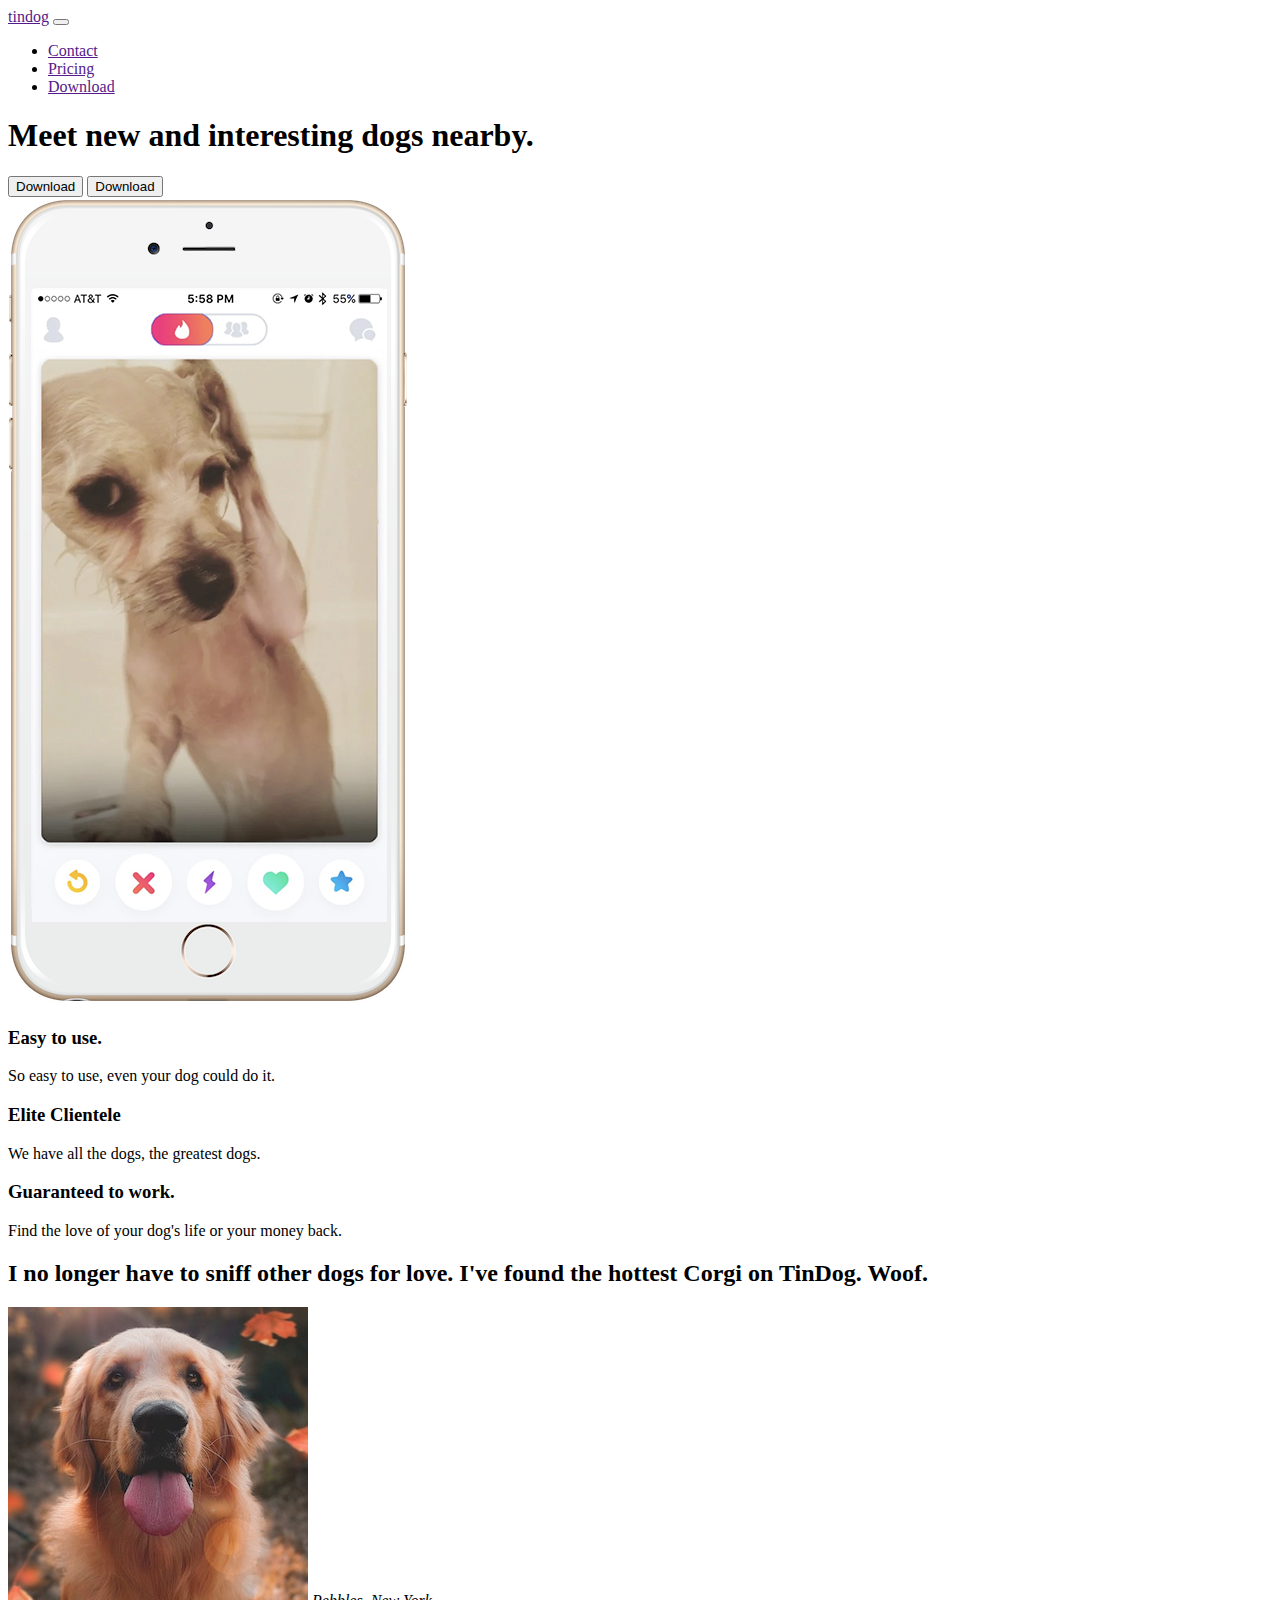
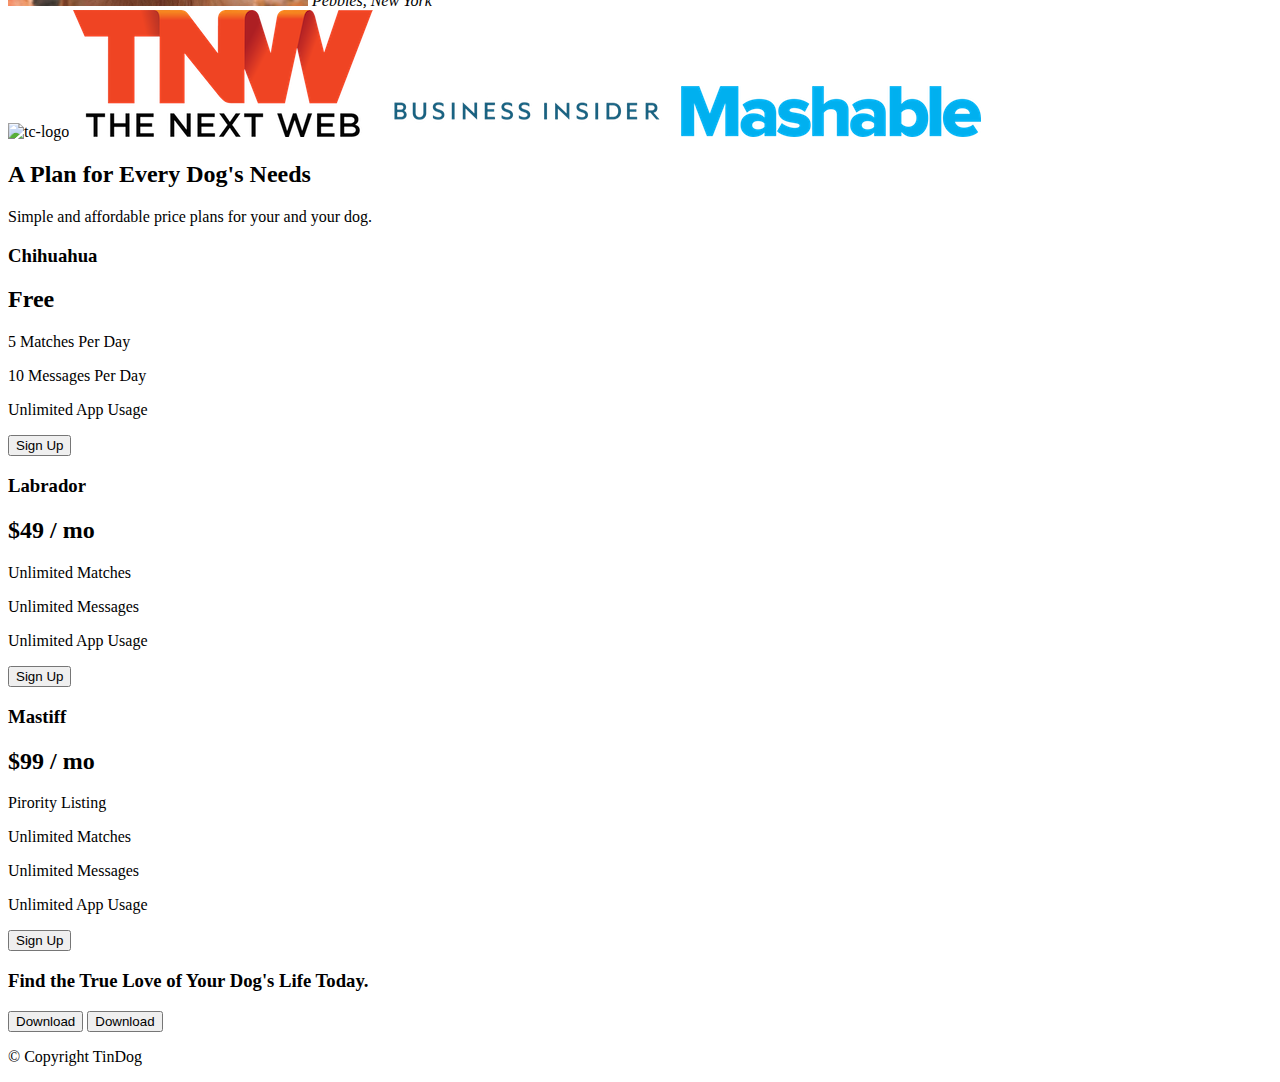
==== bootstrap/TinDog-Start-master/index.html @ 46e0fcc8 "bootstrap introduction" ====
<!DOCTYPE html>
<html>

<head>
  <meta charset="utf-8">
  <title>TinDog</title>
  <link rel="stylesheet" href="https://cdn.jsdelivr.net/npm/bootstrap@4.6.1/dist/css/bootstrap.min.css" integrity="sha384-zCbKRCUGaJDkqS1kPbPd7TveP5iyJE0EjAuZQTgFLD2ylzuqKfdKlfG/eSrtxUkn" crossorigin="anonymous">
  <link rel="stylesheet" href="css/styles.css">
  <script src="https://cdn.jsdelivr.net/npm/jquery@3.5.1/dist/jquery.slim.min.js" integrity="sha384-DfXdz2htPH0lsSSs5nCTpuj/zy4C+OGpamoFVy38MVBnE+IbbVYUew+OrCXaRkfj" crossorigin="anonymous"></script>
  <script src="https://cdn.jsdelivr.net/npm/bootstrap@4.6.1/dist/js/bootstrap.bundle.min.js" integrity="sha384-fQybjgWLrvvRgtW6bFlB7jaZrFsaBXjsOMm/tB9LTS58ONXgqbR9W8oWht/amnpF" crossorigin="anonymous"></script>
</head>

<body>

  <section id="title">

    <!-- Nav Bar -->

    <nav class="navbar navbar-expand-md navbar-dark bg-dark">
      <a class="navbar-brand" href="">tindog</a>
      <button class="navbar-toggler" type="button" data-toggle="collapse" data-target="#navbarSupportedContent" aria-controls="navbarSupportedContent" aria-expanded="false" aria-label="Toggle navigation">
          <span class="navbar-toggler-icon"></span>
        </button>



      <div class="collapse navbar-collapse" id="navbarSupportedContent">
          <ul class="navbar-nav ml-auto">
              <li class="nav-item">
                  <a class="nav-link" href="">Contact</a>
              </li>
              <li class="nav-item">
                  <a class="nav-link" href="">Pricing</a>
              </li>
              <li class="nav-item">
                  <a class="nav-link" href="">Download</a>
              </li>                        
          </ul>
      </div>
  </nav>

    <!-- Title -->

    <div>
      <h1>Meet new and interesting dogs nearby.</h1>
      <button type="button">Download</button>
      <button type="button">Download</button>
    </div>
    <div>
      <img src="images/iphone6.png" alt="iphone-mockup">
    </div>

  </section>


  <!-- Features -->

  <section id="features">

    <h3>Easy to use.</h3>
    <p>So easy to use, even your dog could do it.</p>

    <h3>Elite Clientele</h3>
    <p>We have all the dogs, the greatest dogs.</p>

    <h3>Guaranteed to work.</h3>
    <p>Find the love of your dog's life or your money back.</p>

  </section>


  <!-- Testimonials -->

  <section id="testimonials">

    <h2>I no longer have to sniff other dogs for love. I've found the hottest Corgi on TinDog. Woof.</h2>
    <img src="images/dog-img.jpg" alt="dog-profile">
    <em>Pebbles, New York</em>

    <!-- <h2 class="testimonial-text">My dog used to be so lonely, but with TinDog's help, they've found the love of their life. I think.</h2>
    <img class="testimonial-image" src="images/lady-img.jpg" alt="lady-profile">
    <em>Beverly, Illinois</em> -->

  </section>


  <!-- Press -->

  <section id="press">
    <img src="images/techcrunch.png" alt="tc-logo">
    <img src="images/tnw.png" alt="tnw-logo">
    <img src="images/bizinsider.png" alt="biz-insider-logo">
    <img src="images/mashable.png" alt="mashable-logo">

  </section>


  <!-- Pricing -->

  <section id="pricing">

    <h2>A Plan for Every Dog's Needs</h2>
    <p>Simple and affordable price plans for your and your dog.</p>


    <h3>Chihuahua</h3>
    <h2>Free</h2>
    <p>5 Matches Per Day</p>
    <p>10 Messages Per Day</p>
    <p>Unlimited App Usage</p>
    <button type="button">Sign Up</button>


    <h3>Labrador</h3>
    <h2>$49 / mo</h2>
    <p>Unlimited Matches</p>
    <p>Unlimited Messages</p>
    <p>Unlimited App Usage</p>
    <button type="button">Sign Up</button>


    <h3>Mastiff</h3>
    <h2>$99 / mo</h2>
    <p>Pirority Listing</p>
    <p>Unlimited Matches</p>
    <p>Unlimited Messages</p>
    <p>Unlimited App Usage</p>
    <button type="button">Sign Up</button>

  </section>


  <!-- Call to Action -->

  <section id="cta">

    <h3>Find the True Love of Your Dog's Life Today.</h3>
    <button type="button">Download</button>
    <button type="button">Download</button>

  </section>


  <!-- Footer -->

  <footer id="footer">

    <p>© Copyright TinDog</p>

  </footer>


</body>

</html>
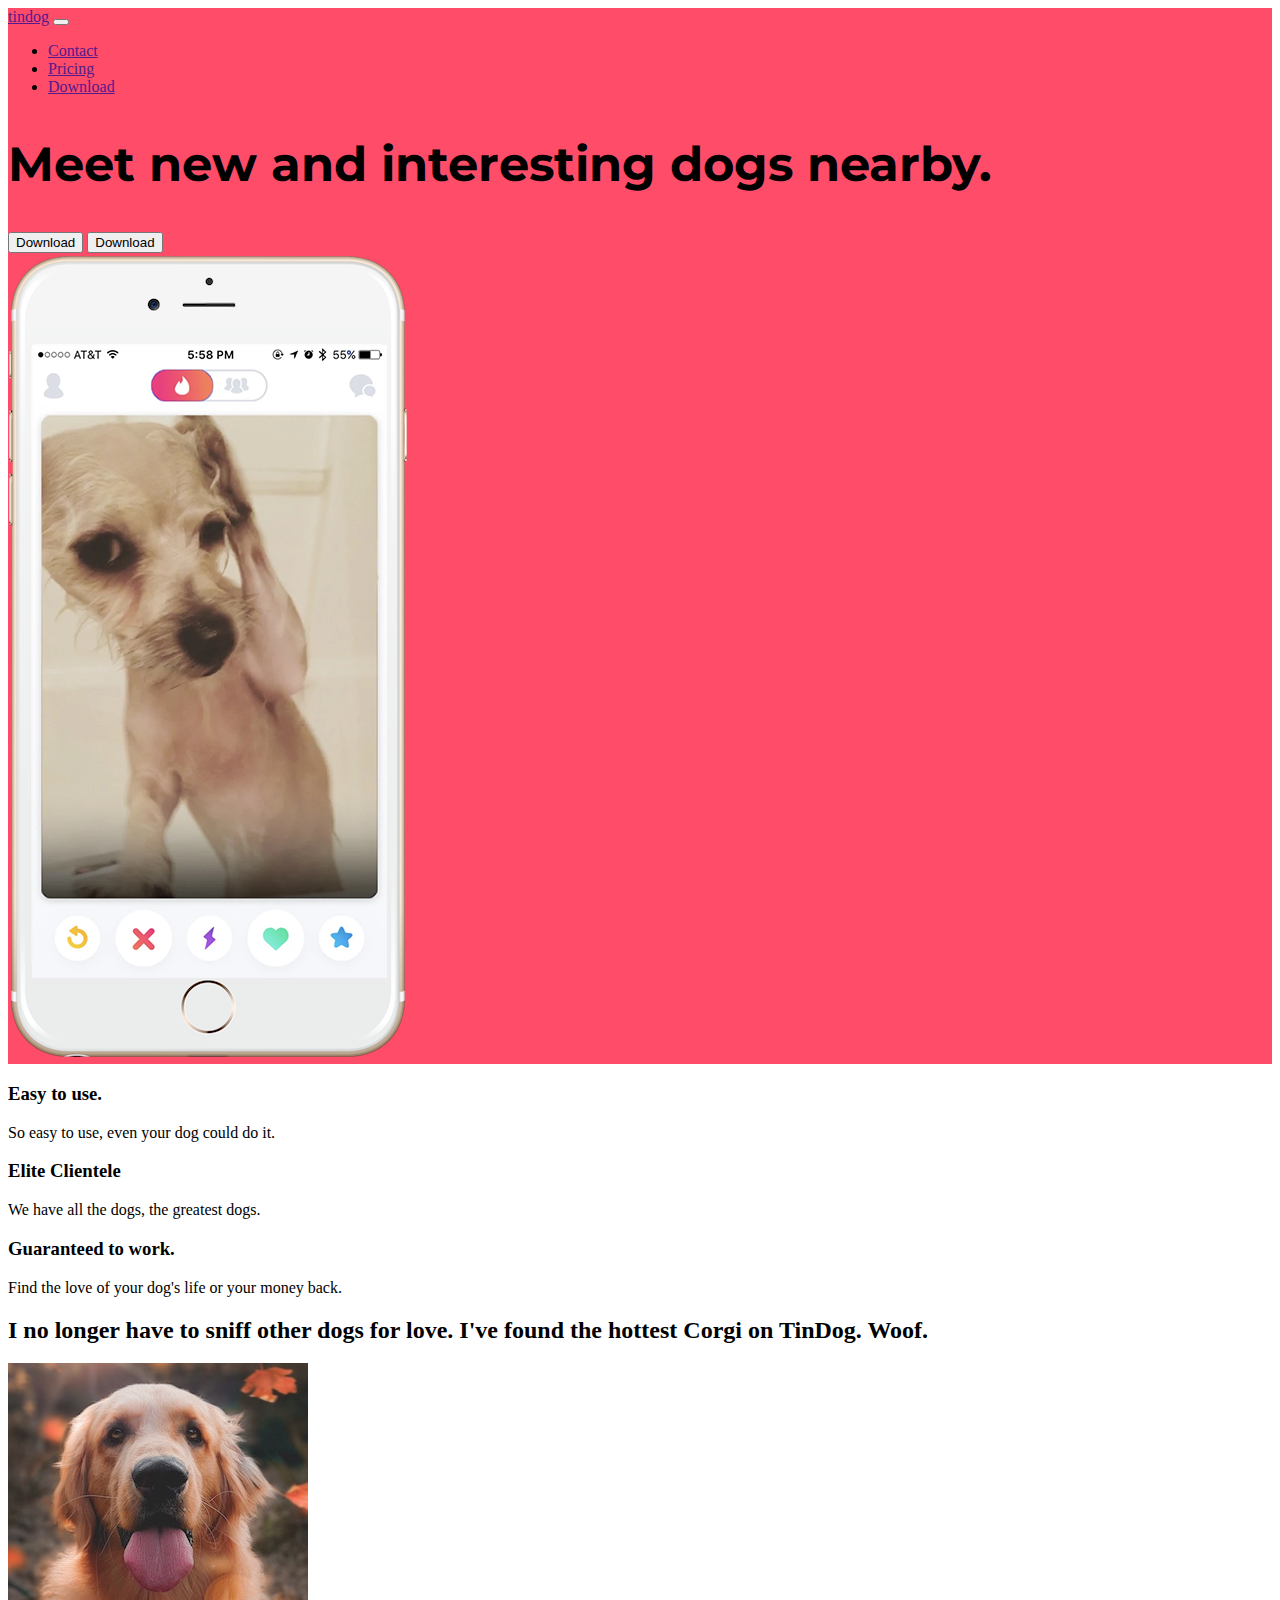
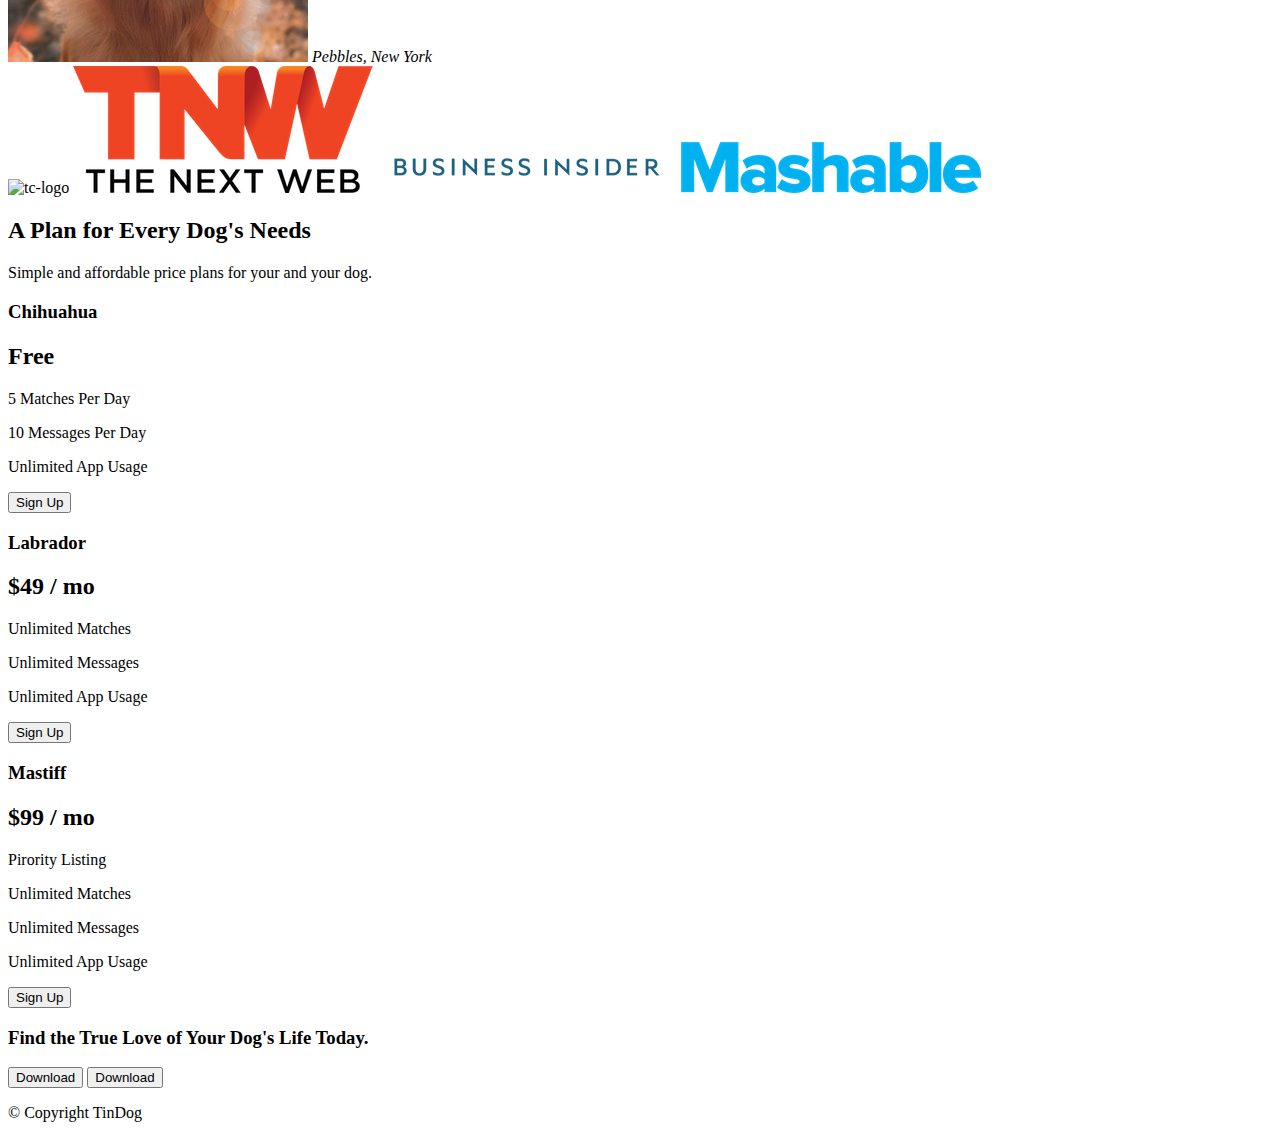
==== commit 658adddf: "title section update" ====
--- a/bootstrap/TinDog-Start-master/index.html
+++ b/bootstrap/TinDog-Start-master/index.html
@@ -6,6 +6,9 @@
   <title>TinDog</title>
   <link rel="stylesheet" href="https://cdn.jsdelivr.net/npm/bootstrap@4.6.1/dist/css/bootstrap.min.css" integrity="sha384-zCbKRCUGaJDkqS1kPbPd7TveP5iyJE0EjAuZQTgFLD2ylzuqKfdKlfG/eSrtxUkn" crossorigin="anonymous">
   <link rel="stylesheet" href="css/styles.css">
+  <link rel="preconnect" href="https://fonts.googleapis.com">
+  <link rel="preconnect" href="https://fonts.gstatic.com" crossorigin>
+  <link href="https://fonts.googleapis.com/css2?family=Montserrat:wght@900&family=Ubuntu&display=swap" rel="stylesheet">
   <script src="https://cdn.jsdelivr.net/npm/jquery@3.5.1/dist/jquery.slim.min.js" integrity="sha384-DfXdz2htPH0lsSSs5nCTpuj/zy4C+OGpamoFVy38MVBnE+IbbVYUew+OrCXaRkfj" crossorigin="anonymous"></script>
   <script src="https://cdn.jsdelivr.net/npm/bootstrap@4.6.1/dist/js/bootstrap.bundle.min.js" integrity="sha384-fQybjgWLrvvRgtW6bFlB7jaZrFsaBXjsOMm/tB9LTS58ONXgqbR9W8oWht/amnpF" crossorigin="anonymous"></script>
 </head>
@@ -16,7 +19,7 @@
 
     <!-- Nav Bar -->
 
-    <nav class="navbar navbar-expand-md navbar-dark bg-dark">
+    <nav class="navbar navbar-expand-md navbar-dark">
       <a class="navbar-brand" href="">tindog</a>
       <button class="navbar-toggler" type="button" data-toggle="collapse" data-target="#navbarSupportedContent" aria-controls="navbarSupportedContent" aria-expanded="false" aria-label="Toggle navigation">
           <span class="navbar-toggler-icon"></span>
@@ -41,13 +44,14 @@
 
     <!-- Title -->
 
-    <div>
-      <h1>Meet new and interesting dogs nearby.</h1>
-      <button type="button">Download</button>
-      <button type="button">Download</button>
-    </div>
-    <div>
-      <img src="images/iphone6.png" alt="iphone-mockup">
+    <div class="row">
+      <div class="col-lg-6">
+        <h1>Meet new and interesting dogs nearby.</h1>
+        <button type="button">Download</button>
+        <button type="button">Download</button>
+      </div>
+      <div class="col-lg-6">
+        <img src="images/iphone6.png" alt="iphone-mockup">
     </div>
 
   </section>
--- a/bootstrap/TinDog-Start-master/css/styles.css
+++ b/bootstrap/TinDog-Start-master/css/styles.css
@@ -0,0 +1,9 @@
+h1 {
+font-family: 'montserrat';
+font-size: 3rem;
+line-height: 1.5;
+}
+
+#title {
+    background-color: #ff4c68;
+}
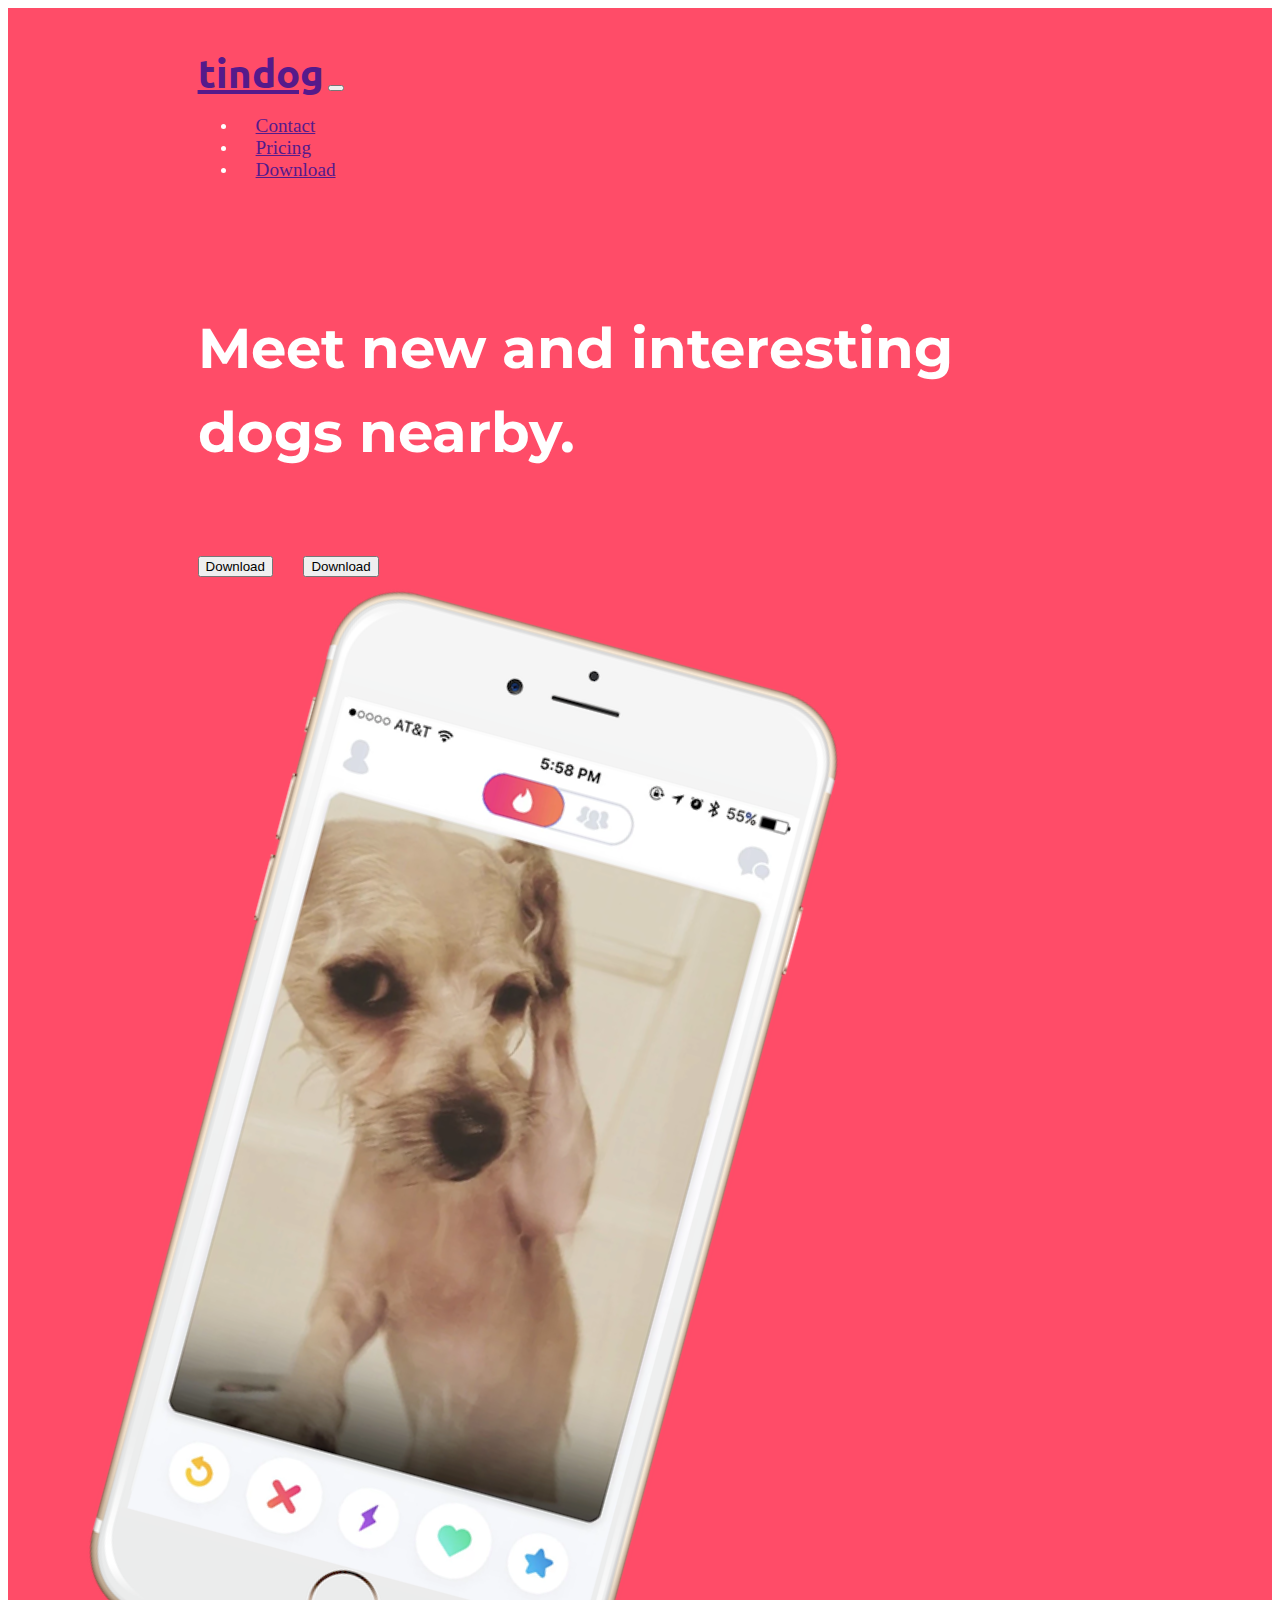
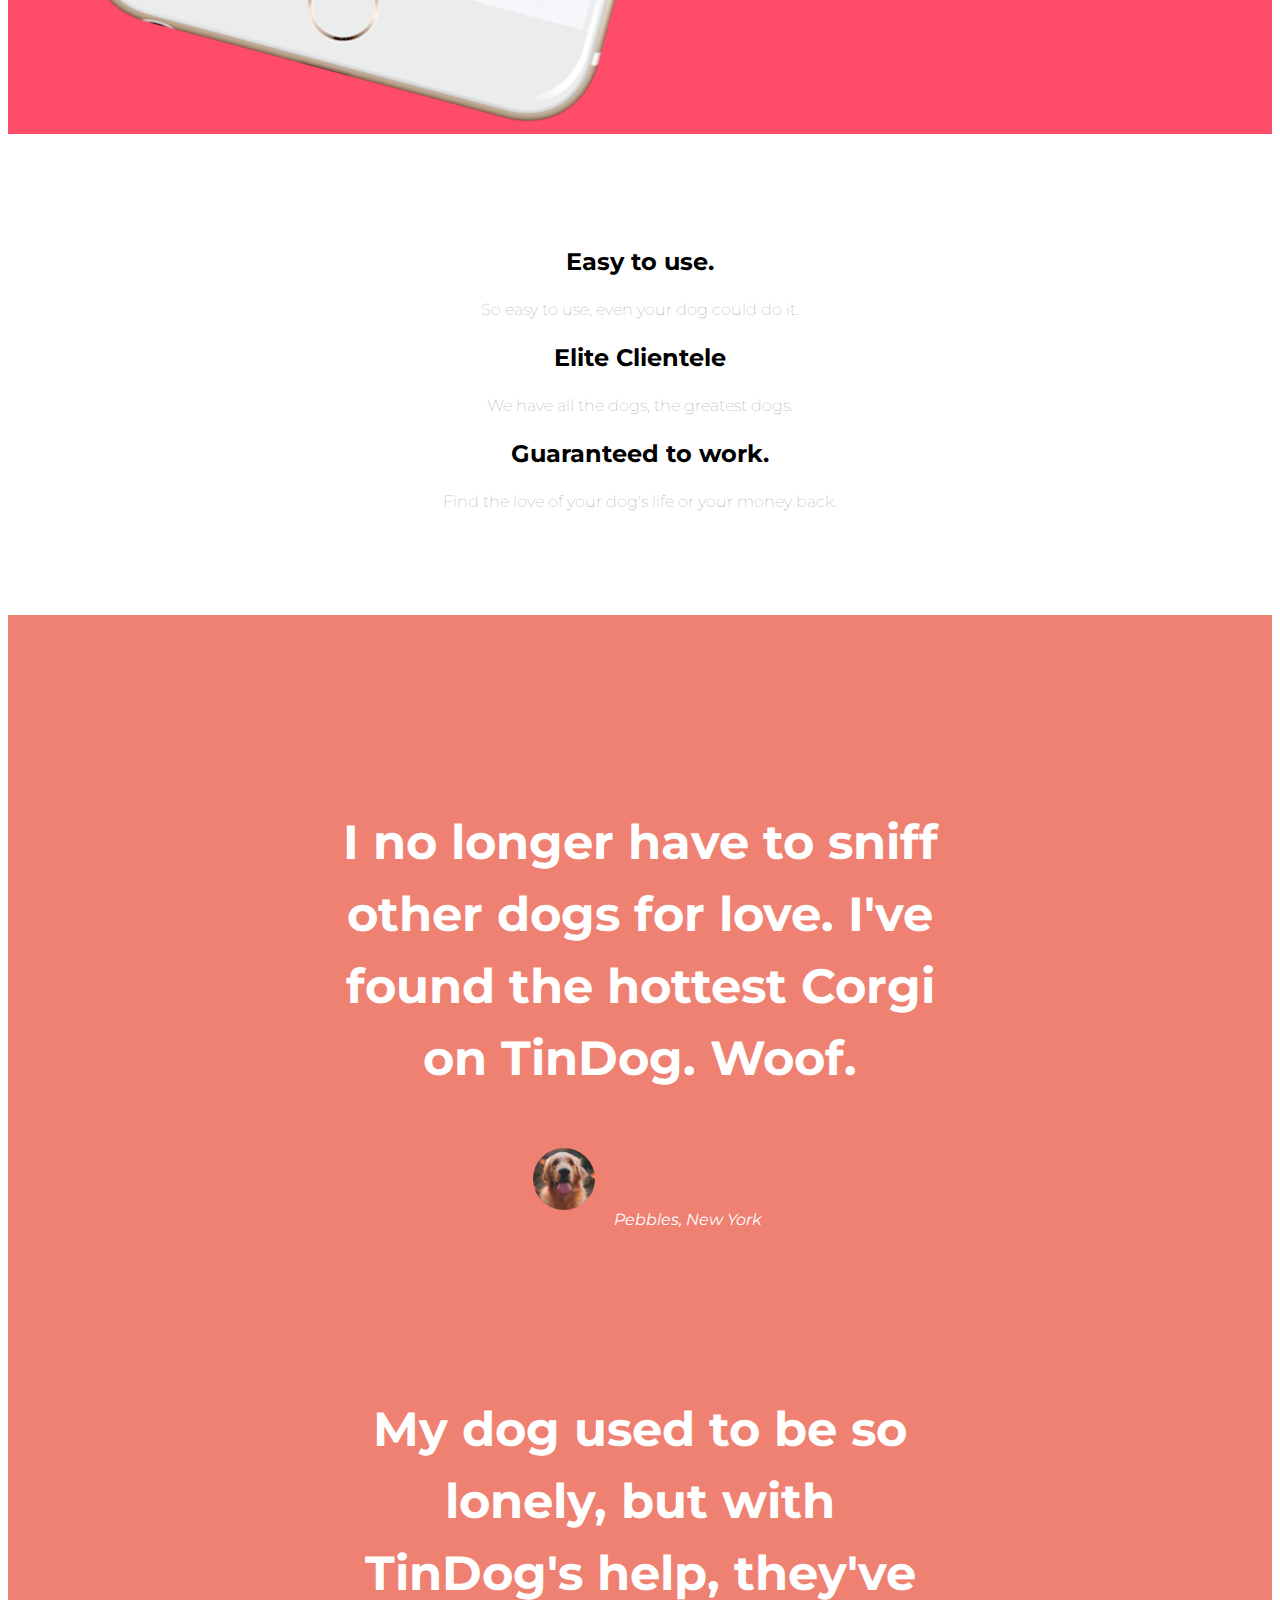
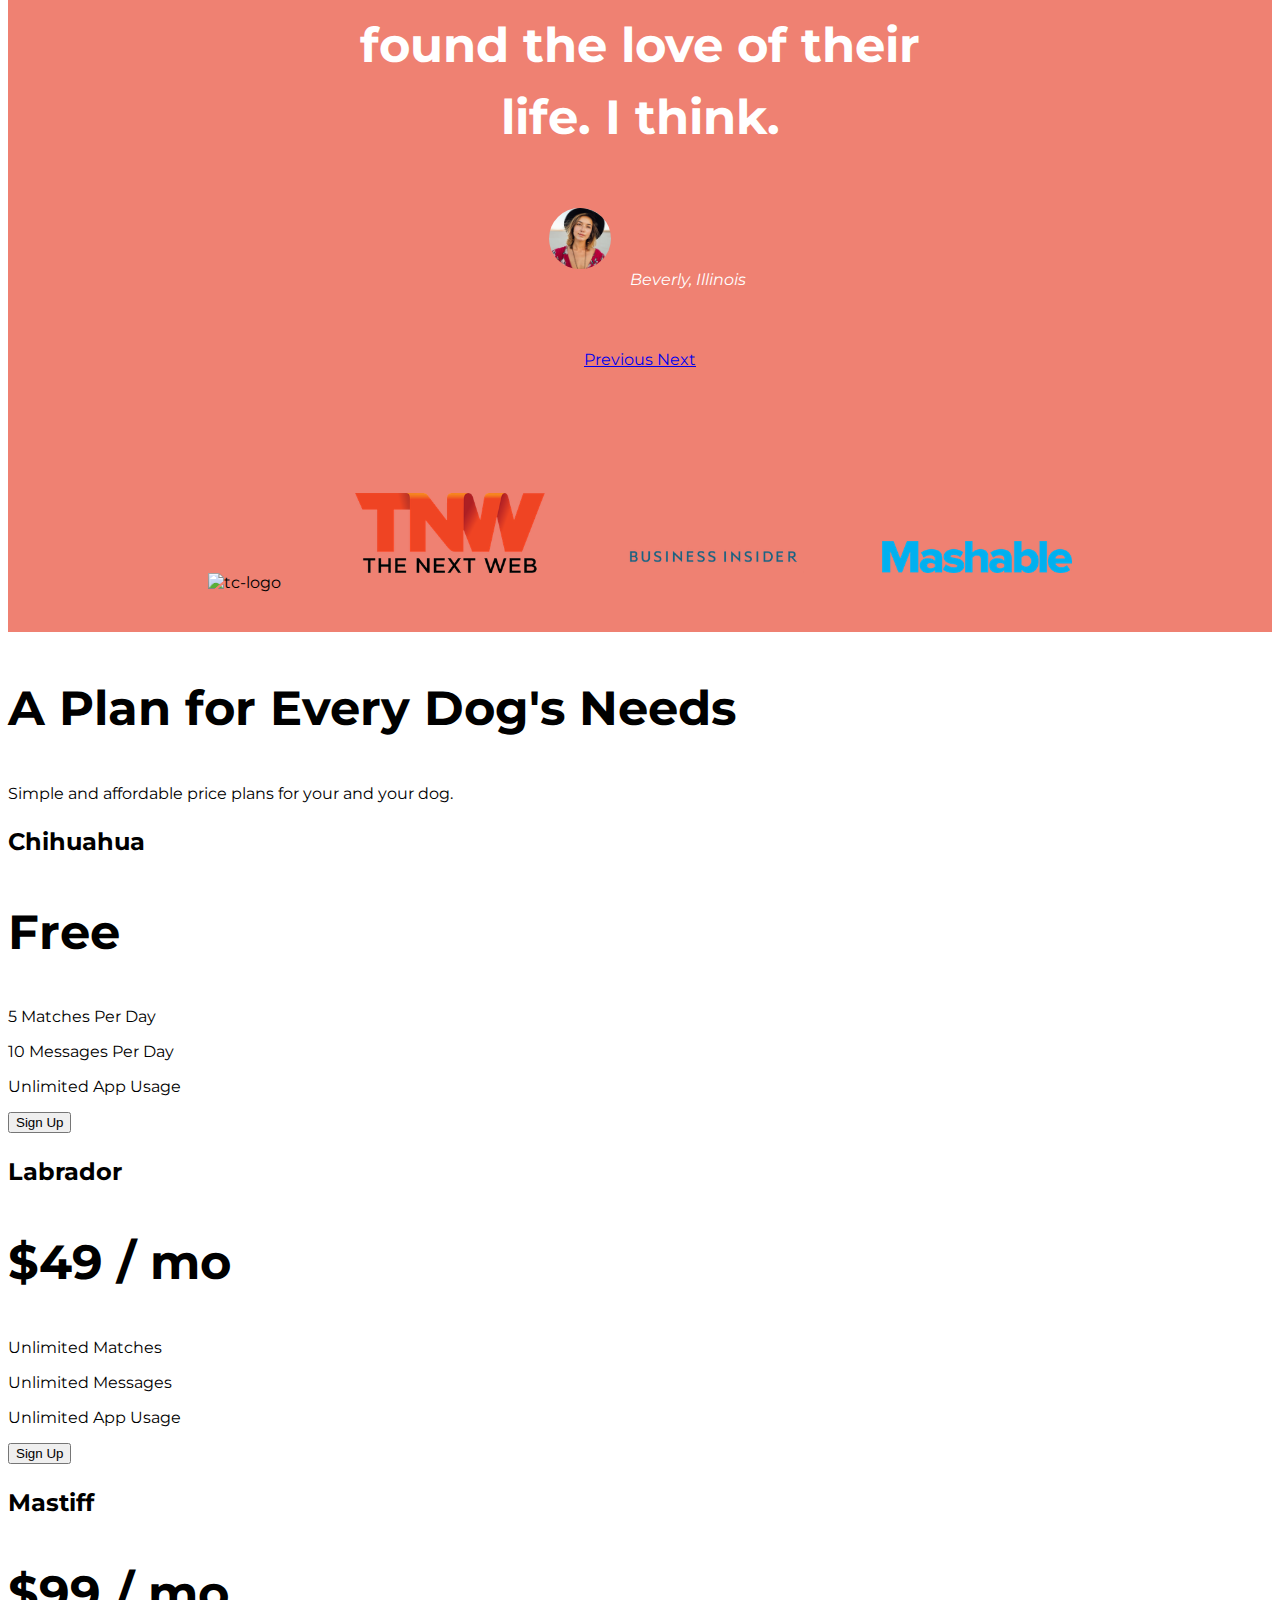
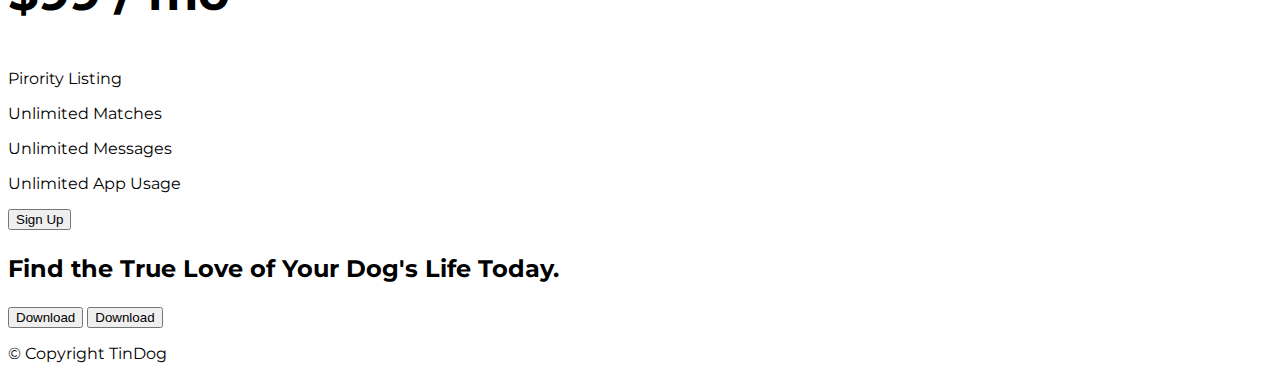
==== commit e01763ad: "Carousel" ====
--- a/bootstrap/TinDog-Start-master/index.html
+++ b/bootstrap/TinDog-Start-master/index.html
@@ -4,86 +4,127 @@
 <head>
   <meta charset="utf-8">
   <title>TinDog</title>
+
+  <!-- CSS Stylesheets -->
   <link rel="stylesheet" href="https://cdn.jsdelivr.net/npm/bootstrap@4.6.1/dist/css/bootstrap.min.css" integrity="sha384-zCbKRCUGaJDkqS1kPbPd7TveP5iyJE0EjAuZQTgFLD2ylzuqKfdKlfG/eSrtxUkn" crossorigin="anonymous">
   <link rel="stylesheet" href="css/styles.css">
+
+  <!-- Google Fonts -->
   <link rel="preconnect" href="https://fonts.googleapis.com">
   <link rel="preconnect" href="https://fonts.gstatic.com" crossorigin>
-  <link href="https://fonts.googleapis.com/css2?family=Montserrat:wght@900&family=Ubuntu&display=swap" rel="stylesheet">
+  <link href="https://fonts.googleapis.com/css2?family=Montserrat:wght@700&family=Ubuntu&display=swap" rel="stylesheet">
+
+  <!-- Bootstrap Scripts -->
   <script src="https://cdn.jsdelivr.net/npm/jquery@3.5.1/dist/jquery.slim.min.js" integrity="sha384-DfXdz2htPH0lsSSs5nCTpuj/zy4C+OGpamoFVy38MVBnE+IbbVYUew+OrCXaRkfj" crossorigin="anonymous"></script>
   <script src="https://cdn.jsdelivr.net/npm/bootstrap@4.6.1/dist/js/bootstrap.bundle.min.js" integrity="sha384-fQybjgWLrvvRgtW6bFlB7jaZrFsaBXjsOMm/tB9LTS58ONXgqbR9W8oWht/amnpF" crossorigin="anonymous"></script>
+
+  <!-- Font Awesome -->
+  <script src="https://kit.fontawesome.com/1ceb421b21.js" crossorigin="anonymous"></script>
 </head>
 
 <body>
 
   <section id="title">
-
-    <!-- Nav Bar -->
-
-    <nav class="navbar navbar-expand-md navbar-dark">
-      <a class="navbar-brand" href="">tindog</a>
-      <button class="navbar-toggler" type="button" data-toggle="collapse" data-target="#navbarSupportedContent" aria-controls="navbarSupportedContent" aria-expanded="false" aria-label="Toggle navigation">
+    <div class="container-fluid">
+
+
+      <!-- Nav Bar -->
+
+      <nav class="navbar navbar-expand-md navbar-dark">
+        <a class="navbar-brand" href="">tindog</a>
+        <button class="navbar-toggler" type="button" data-toggle="collapse" data-target="#navbarSupportedContent" aria-controls="navbarSupportedContent" aria-expanded="false" aria-label="Toggle navigation">
           <span class="navbar-toggler-icon"></span>
         </button>
 
 
 
-      <div class="collapse navbar-collapse" id="navbarSupportedContent">
+        <div class="collapse navbar-collapse" id="navbarSupportedContent">
           <ul class="navbar-nav ml-auto">
-              <li class="nav-item">
-                  <a class="nav-link" href="">Contact</a>
-              </li>
-              <li class="nav-item">
-                  <a class="nav-link" href="">Pricing</a>
-              </li>
-              <li class="nav-item">
-                  <a class="nav-link" href="">Download</a>
-              </li>                        
+            <li class="nav-item">
+              <a class="nav-link" href="">Contact</a>
+            </li>
+            <li class="nav-item">
+              <a class="nav-link" href="">Pricing</a>
+            </li>
+            <li class="nav-item">
+              <a class="nav-link" href="">Download</a>
+            </li>
           </ul>
-      </div>
-  </nav>
-
-    <!-- Title -->
-
-    <div class="row">
-      <div class="col-lg-6">
-        <h1>Meet new and interesting dogs nearby.</h1>
-        <button type="button">Download</button>
-        <button type="button">Download</button>
-      </div>
-      <div class="col-lg-6">
-        <img src="images/iphone6.png" alt="iphone-mockup">
+        </div>
+      </nav>
+
+
+      <!-- Title -->
+
+      <div class="row">
+        <div class="col-lg-6">
+          <h1>Meet new and interesting dogs nearby.</h1>
+          <button type="button" class="btn download-button btn-dark btn-lg"><i class="fa-brands fa-apple"></i> Download</button>
+          <button type="button" class="btn download-button btn-outline-light btn-lg"><i class="fa-brands fa-google-play"></i></i> Download</button>
+        </div>
+        <div class="col-lg-6">
+          <img class="title-image" src="images/iphone6.png" alt="iphone-mockup">
+        </div>
+      </div>
+
+  </section>
+
+
+  <!-- Features -->
+
+  <section id="features">
+
+
+
+    <div class="row features">
+      <div class="col-lg-4 col-md">
+        <i class="fa-solid fa-check fa-4x features-img"></i>
+        <h3>Easy to use.</h3>
+        <p class="features-paragraph">So easy to use, even your dog could do it.</p>
+      </div>
+
+      <div class="col-lg-4 col-md">
+        <i class="fa-solid fa-4x fa-crosshairs features-img"></i>
+        <h3>Elite Clientele</h3>
+        <p class="features-paragraph">We have all the dogs, the greatest dogs.</p>
+      </div>
+
+      <div class="col-lg-4 col-md">
+        <i class="fa-solid fa-4x fa-fire features-img"></i>
+        <h3>Guaranteed to work.</h3>
+        <p class="features-paragraph">Find the love of your dog's life or your money back.</p>
+      </div>
     </div>
 
   </section>
 
 
-  <!-- Features -->
-
-  <section id="features">
-
-    <h3>Easy to use.</h3>
-    <p>So easy to use, even your dog could do it.</p>
-
-    <h3>Elite Clientele</h3>
-    <p>We have all the dogs, the greatest dogs.</p>
-
-    <h3>Guaranteed to work.</h3>
-    <p>Find the love of your dog's life or your money back.</p>
-
-  </section>
-
-
   <!-- Testimonials -->
 
   <section id="testimonials">
 
-    <h2>I no longer have to sniff other dogs for love. I've found the hottest Corgi on TinDog. Woof.</h2>
-    <img src="images/dog-img.jpg" alt="dog-profile">
-    <em>Pebbles, New York</em>
-
-    <!-- <h2 class="testimonial-text">My dog used to be so lonely, but with TinDog's help, they've found the love of their life. I think.</h2>
-    <img class="testimonial-image" src="images/lady-img.jpg" alt="lady-profile">
-    <em>Beverly, Illinois</em> -->
+    <div id="testimonial-carousel" class="carousel slide" data-ride="false">
+      <div class="carousel-inner">
+        <div class="carousel-item active">
+          <h2>I no longer have to sniff other dogs for love. I've found the hottest Corgi on TinDog. Woof.</h2>
+          <img class="testimonial-image" src="images/dog-img.jpg" alt="dog-profile">
+          <em>Pebbles, New York</em>
+        </div>
+        <div class="carousel-item">
+          <h2 class="testimonial-text">My dog used to be so lonely, but with TinDog's help, they've found the love of their life. I think.</h2>
+          <img class="testimonial-image" src="images/lady-img.jpg" alt="lady-profile">
+          <em>Beverly, Illinois</em>
+        </div>
+      </div>
+      <a class="carousel-control-prev" href="#testimonial-carousel" role="button" data-slide="prev">
+      <span class="carousel-control-prev-icon" aria-hidden="true"></span>
+      <span class="sr-only">Previous</span>
+      </a>
+      <a class="carousel-control-next" href="#testimonial-carousel" role="button" data-slide="next">
+      <span class="carousel-control-next-icon" aria-hidden="true"></span>
+      <span class="sr-only">Next</span>
+      </a>
+    </div>
 
   </section>
 
@@ -91,10 +132,10 @@
   <!-- Press -->
 
   <section id="press">
-    <img src="images/techcrunch.png" alt="tc-logo">
-    <img src="images/tnw.png" alt="tnw-logo">
-    <img src="images/bizinsider.png" alt="biz-insider-logo">
-    <img src="images/mashable.png" alt="mashable-logo">
+    <img class="press-logo" src="images/techcrunch.png" alt="tc-logo">
+    <img class="press-logo" src="images/tnw.png" alt="tnw-logo">
+    <img class="press-logo" src="images/bizinsider.png" alt="biz-insider-logo">
+    <img class="press-logo" src="images/mashable.png" alt="mashable-logo">
 
   </section>
 
@@ -156,4 +197,4 @@
 
 </body>
 
-</html>
+</html>--- a/bootstrap/TinDog-Start-master/css/styles.css
+++ b/bootstrap/TinDog-Start-master/css/styles.css
@@ -1,9 +1,94 @@
+body {
+    font-family: 'montserrat';
+}
 h1 {
+    font-family: 'montserrat';
+    font-size: 3.5rem;
+    line-height: 1.5;
+}
+h2 {
+    font-family: 'montserrat';
+    font-size: 3rem;
+    line-height: 1.5;
+}
+h3 {
 font-family: 'montserrat';
-font-size: 3rem;
-line-height: 1.5;
+font-size: 1.5rem;
+}
+.container-fluid {
+    padding: 3% 15%;
 }
 
 #title {
     background-color: #ff4c68;
+    color: #fff;
 }
+
+/* Navigation bar */
+.navbar {
+    padding: 0 0 4.5rem;
+}
+.navbar-brand {
+    font-family: 'Ubuntu';
+    font-size: 2.5rem;
+    font-weight: bold;
+}
+.nav-item {
+    padding: 0 18px;
+}
+.nav-link {
+    font-family: 'montserrat-light';
+    font-size: 1.2rem;
+}
+
+/* Download buttons */
+.download-button {
+    margin: 5% 3% 5% 0;
+}
+
+/* Title Image */
+.title-image {
+    width: 60%;
+    transform: rotate(15deg);
+}
+/* Features */
+.features {
+    text-align: center;
+    padding: 7% 15%;
+}
+.features-img {
+    color: #ef8172;
+    margin-bottom: 1rem;
+}
+.features-img:hover {
+    color: #ff4c68;
+}
+.features-paragraph {
+    color: #8f8f8f;
+    font-weight: lighter;
+}
+
+/* Testimonial section */
+#testimonials {
+    padding: 7% 15%;
+    text-align: center;
+    background-color: #ef8172;
+    color: #fff;
+}
+.testimonial-image {
+    width: 10%;
+    border-radius: 100%;
+    margin: 15px;
+}
+.carousel-item {
+    padding: 7% 15%;
+}
+#press {
+background-color: #ef8172;
+text-align: center;
+padding-bottom: 2%;
+}
+.press-logo {
+    width: 15%;
+    margin: 35px 35px 15px;
+}